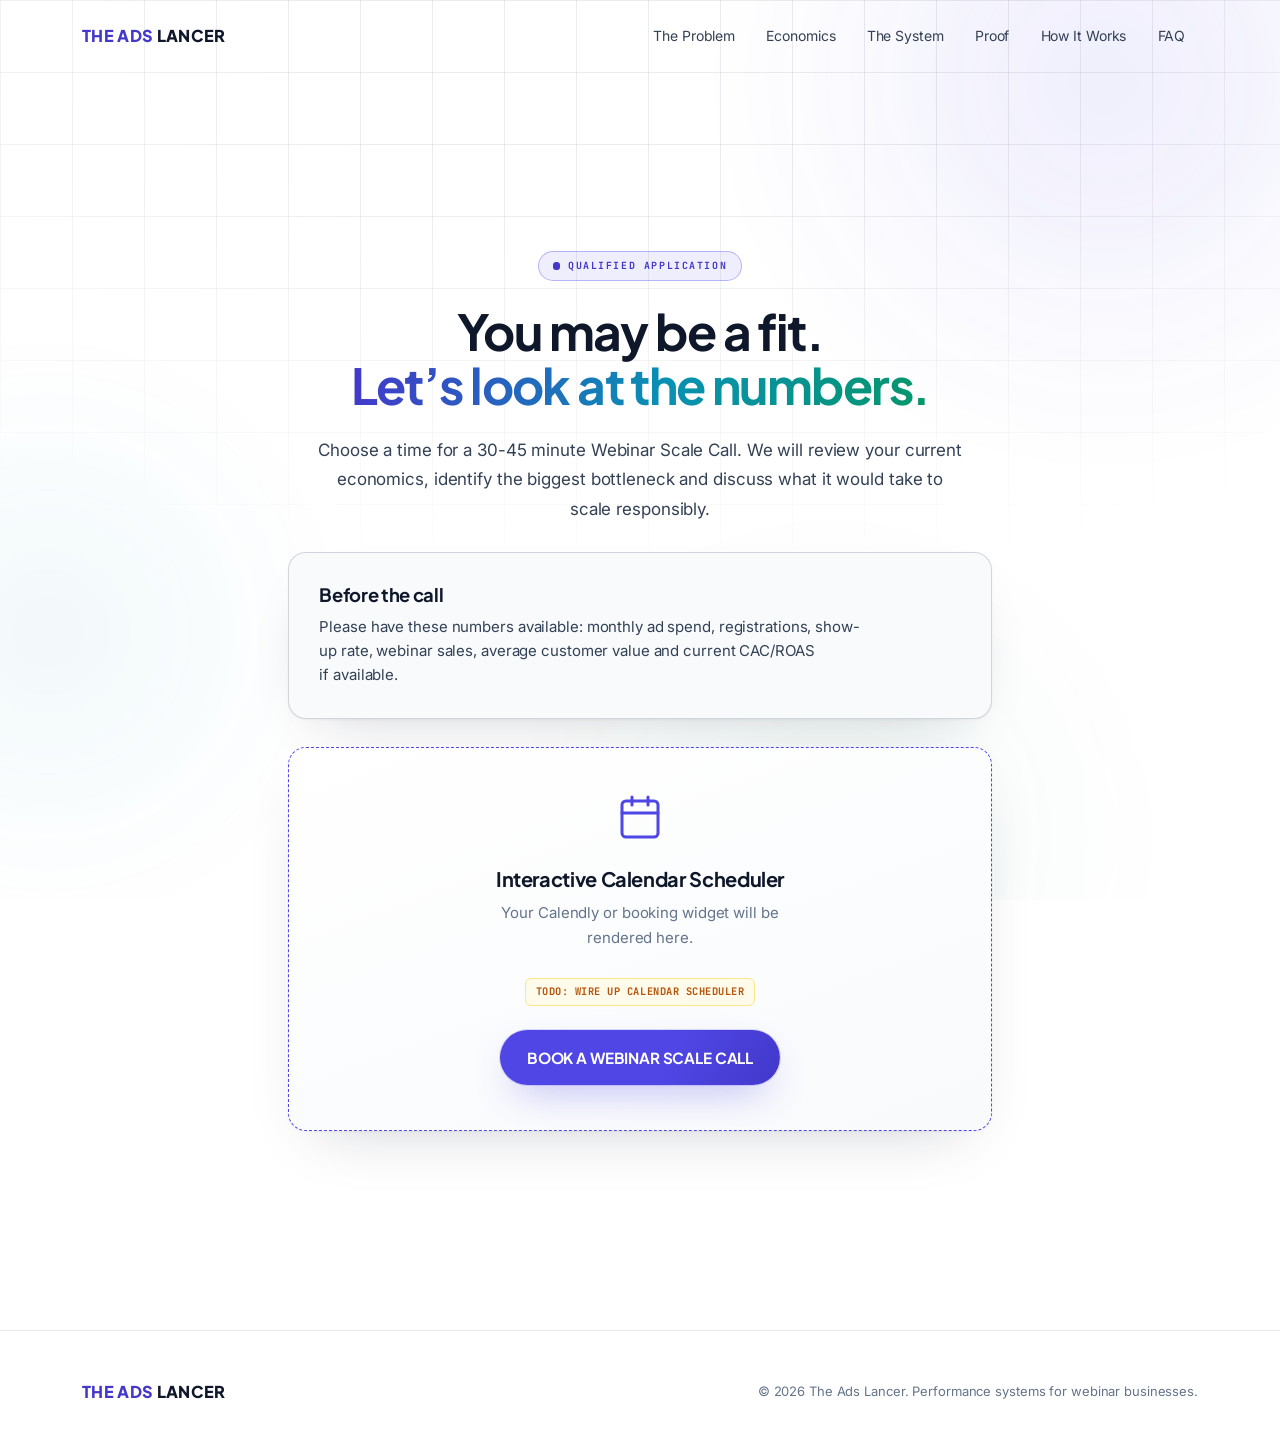
==== calendar.html @ 110570dd "feat: update landing page copy, form fields, add calendar and thank-you pages based on build brief" ====
<!doctype html>
<html lang="en">
  <head>
    <meta charset="utf-8" />
    <meta name="viewport" content="width=device-width, initial-scale=1" />
    <title>The Ads Lancer — Book Your Webinar Scale Call</title>
    <meta name="description" content="Choose a time for a 30-45 minute Webinar Scale Call to review your current economics." />
    <link rel="icon" href="favicon.svg" type="image/svg+xml" />
    <link rel="stylesheet" href="site.css" />
  </head>
  <body>

<div class="aurora" aria-hidden="true"><span></span><span></span><span></span></div>
<div class="grid-bg" aria-hidden="true"></div>

<header class="site-header">
  <div class="container nav-flex">
    <a href="index.html" class="brand-logo"><span class="logo-accent">THE ADS</span> LANCER</a>
    <nav class="nav-links" aria-label="Primary">
      <a href="index.html#problem" class="nav-link">The Problem</a>
      <a href="index.html#metrics" class="nav-link">Economics</a>
      <a href="index.html#system" class="nav-link">The System</a>
      <a href="index.html#proof" class="nav-link">Proof</a>
      <a href="index.html#how-it-works" class="nav-link">How It Works</a>
      <a href="index.html#faq" class="nav-link">FAQ</a>
    </nav>
  </div>
</header>

<main style="padding-top: clamp(6rem, 10vw, 8rem); padding-bottom: clamp(3rem, 6vw, 5rem);">
  <section class="container">
    <div class="reveal is-visible" style="max-width: 44rem; margin: 0 auto; text-align: center;">
      <span class="pill tone-accent"><span class="dot"><i></i><i></i></span> Qualified Application</span>
      <h1 style="margin-top: 1.5rem; font-size: var(--fs-h2);">You may be a fit.<br><span class="gradient-text">Let’s look at the numbers.</span></h1>
      
      <p class="lead" style="margin: 1.5rem auto 0; color: var(--text);">
        Choose a time for a 30-45 minute Webinar Scale Call. We will review your current economics, identify the biggest bottleneck and discuss what it would take to scale responsibly.
      </p>

      <!-- Before the call checklist card -->
      <div class="card card-pad" style="margin-top: var(--space-4); text-align: left; background: var(--bg-2); border-color: var(--line-strong);">
        <h3 style="font-size: 1.15rem; color: var(--ink);">Before the call</h3>
        <p style="margin-top: 0.5rem; font-size: var(--fs-sm); color: var(--text); line-height: 1.62;">
          Please have these numbers available: monthly ad spend, registrations, show-up rate, webinar sales, average customer value and current CAC/ROAS if available.
        </p>
      </div>

      <!-- Mock Calendar Widget Placeholder -->
      <div class="card card-pad" style="margin-top: var(--space-4); min-height: 24rem; display: flex; flex-direction: column; align-items: center; justify-content: center; border-style: dashed; border-color: var(--accent);">
        <div style="text-align: center; max-width: 24rem;">
          <svg width="48" height="48" viewBox="0 0 24 24" fill="none" stroke="var(--accent)" stroke-width="1.5" stroke-linecap="round" stroke-linejoin="round" style="margin-bottom: 1rem;"><rect x="3" y="4" width="18" height="18" rx="2" ry="2"></rect><line x1="16" y1="2" x2="16" y2="6"></line><line x1="8" y1="2" x2="8" y2="6"></line><line x1="3" y1="10" x2="21" y2="10"></line></svg>
          <h3 style="font-size: 1.25rem;">Interactive Calendar Scheduler</h3>
          <p style="margin-top: 0.5rem; font-size: var(--fs-sm); color: var(--muted);">
            Your Calendly or booking widget will be rendered here.
          </p>
          <div style="margin-top: 1.5rem;">
            <span class="todo-marker">TODO: Wire up calendar scheduler</span>
          </div>
          <div style="margin-top: 1.5rem;">
            <a href="#" class="btn btn-accent btn-lg" style="display: inline-flex; justify-content: center; align-items: center;">
              BOOK A WEBINAR SCALE CALL
            </a>
          </div>
        </div>
      </div>
    </div>
  </section>
</main>

<footer>
  <div class="container foot-flex">
    <a href="index.html" class="brand-logo"><span class="logo-accent">THE ADS</span> LANCER</a>
    <p>© 2026 The Ads Lancer. Performance systems for webinar businesses.</p>
  </div>
</footer>

  </body>
</html>
---- site.css ----
@import url('https://fonts.googleapis.com/css2?family=Inter:wght@400;500;600;700&family=Plus+Jakarta+Sans:wght@500;600;700;800&family=JetBrains+Mono:wght@500;600;700&display=swap');

/*
 * THE ADS LANCER — v2 "Daylight Signal"
 * Light diagnostic-console aesthetic: white canvas, slate ink, electric indigo signal,
 * emerald for healthy stages, amber/rose for leaks. Motion is purposeful: data flows,
 * bars fill, sections rise into view.
 */

:root {
  --font-display: 'Plus Jakarta Sans', ui-sans-serif, system-ui, sans-serif;
  --font-sans: 'Inter', ui-sans-serif, system-ui, sans-serif;
  --font-mono: 'JetBrains Mono', ui-monospace, monospace;

  --bg: #ffffff;
  --bg-2: #f8fafc;
  --surface: rgba(15, 23, 42, 0.022);
  --surface-2: rgba(15, 23, 42, 0.05);
  --line: rgba(15, 23, 42, 0.09);
  --line-strong: rgba(15, 23, 42, 0.16);

  --ink: #0f172a;
  --text: #334155;
  --muted: #64748b;

  --accent: #4f46e5;
  --accent-bright: #4338ca;
  --accent-soft: rgba(79, 70, 229, 0.09);
  --cyan: #0891b2;
  --good: #059669;
  --warn: #b45309;
  --leak: #e11d48;

  --radius: 18px;
  --shadow: 0 1px 3px rgba(15, 23, 42, 0.05), 0 24px 60px -30px rgba(15, 23, 42, 0.22);
  --glow: 0 0 0 1px rgba(79, 70, 229, 0.18), 0 16px 40px -14px rgba(79, 70, 229, 0.45);
  --max: 1180px;

  /* fluid type scale (1.25 ratio, viewport-aware) */
  --fs-micro: 0.6875rem;
  --fs-caption: 0.8125rem;
  --fs-sm: 0.9375rem;
  --fs-body: clamp(1rem, 0.965rem + 0.18vw, 1.0625rem);
  --fs-lead: clamp(1.0625rem, 1rem + 0.35vw, 1.1875rem);
  --fs-h4: clamp(1.0625rem, 1rem + 0.3vw, 1.1875rem);
  --fs-h3: clamp(1.1875rem, 1.08rem + 0.5vw, 1.4rem);
  --fs-h2: clamp(2rem, 1.5rem + 2.4vw, 3.1rem);
  --fs-h1: clamp(2.55rem, 1.6rem + 4.6vw, 4.6rem);

  --lh-tight: 1.08;
  --lh-snug: 1.28;
  --lh-body: 1.72;

  /* vertical rhythm */
  --space-1: 0.5rem;
  --space-2: 0.75rem;
  --space-3: 1.125rem;
  --space-4: 1.75rem;
  --space-5: 2.5rem;
  --space-6: clamp(3rem, 5vw, 4.25rem);
  --space-section: clamp(5rem, 9.5vw, 8.5rem);

  --measure: 62ch;
  --measure-tight: 46ch;
}

* { box-sizing: border-box; margin: 0; padding: 0; }
html { scroll-behavior: smooth; -webkit-text-size-adjust: 100%; }

body {
  background: var(--bg);
  color: var(--text);
  font-family: var(--font-sans);
  font-size: var(--fs-body);
  line-height: var(--lh-body);
  letter-spacing: -0.006em;
  overflow-x: hidden;
  text-wrap: pretty;
  -webkit-font-smoothing: antialiased;
  -moz-osx-font-smoothing: grayscale;
}

h1, h2, h3, h4 { font-family: var(--font-display); color: var(--ink); line-height: var(--lh-tight); letter-spacing: -0.025em; font-weight: 700; text-wrap: balance; }
h1 { font-size: var(--fs-h1); letter-spacing: -0.032em; }
h2 { font-size: var(--fs-h2); letter-spacing: -0.028em; }
h3 { font-size: var(--fs-h3); line-height: var(--lh-snug); letter-spacing: -0.018em; }
h4 { font-size: var(--fs-h4); line-height: var(--lh-snug); letter-spacing: -0.014em; }
p { max-width: var(--measure); }
a { color: inherit; text-decoration: none; }
button, input, textarea, select { font: inherit; color: inherit; }
img { display: block; max-width: 100%; }

/* ── ambient background ── */
.aurora { position: fixed; inset: 0; z-index: -2; pointer-events: none; overflow: hidden; }
.aurora span {
  position: absolute; border-radius: 50%; filter: blur(90px); opacity: 0.75;
  animation: drift 22s ease-in-out infinite;
}
.aurora span:nth-child(1) { width: 46rem; height: 46rem; top: -18rem; right: -12rem; background: radial-gradient(circle, rgba(79,70,229,0.16), transparent 65%); }
.aurora span:nth-child(2) { width: 34rem; height: 34rem; top: 40%; left: -14rem; background: radial-gradient(circle, rgba(8,145,178,0.11), transparent 65%); animation-delay: -7s; }
.aurora span:nth-child(3) { width: 40rem; height: 40rem; bottom: -16rem; right: 10%; background: radial-gradient(circle, rgba(5,150,105,0.09), transparent 65%); animation-delay: -13s; }
.grid-bg {
  position: fixed; inset: 0; z-index: -1; pointer-events: none;
  background-image: linear-gradient(var(--line) 1px, transparent 1px), linear-gradient(90deg, var(--line) 1px, transparent 1px);
  background-size: 72px 72px;
  mask-image: radial-gradient(120% 90% at 50% 0%, #000 25%, transparent 75%);
  -webkit-mask-image: radial-gradient(120% 90% at 50% 0%, #000 25%, transparent 75%);
  opacity: 0.9;
}
@keyframes drift {
  0%, 100% { transform: translate3d(0,0,0) scale(1); }
  50% { transform: translate3d(-4rem, 3rem, 0) scale(1.15); }
}

/* ── layout ── */
.container { width: 100%; max-width: var(--max); margin-inline: auto; padding-inline: clamp(1.25rem, 3vw, 2rem); }
section { position: relative; padding-block: var(--space-section); }
.eyebrow {
  display: inline-flex; align-items: center; gap: 0.6rem;
  font-family: var(--font-mono); font-size: var(--fs-micro); font-weight: 700;
  letter-spacing: 0.22em; text-transform: uppercase; color: var(--accent-bright);
}
.eyebrow::before { content: ''; width: 1.75rem; height: 1px; background: linear-gradient(90deg, transparent, var(--accent-bright)); }
h2.section-title { font-size: var(--fs-h2); margin-top: var(--space-3); max-width: 22ch; }
.section-lead { margin-top: var(--space-3); max-width: var(--measure); font-size: var(--fs-lead); line-height: 1.65; color: var(--muted); }
.gradient-text {
  background: linear-gradient(100deg, var(--accent-bright), var(--cyan) 55%, var(--good));
  -webkit-background-clip: text; background-clip: text; color: transparent;
}

/* ── header ── */
.site-header {
  position: fixed; inset: 0 0 auto; z-index: 60;
  transition: background 0.35s ease, backdrop-filter 0.35s ease, border-color 0.35s ease;
  border-bottom: 1px solid transparent;
}
.site-header.scrolled { background: rgba(255, 255, 255, 0.82); backdrop-filter: blur(14px); border-color: var(--line); }
.nav-flex { display: flex; align-items: center; justify-content: space-between; gap: 1rem; height: 4.5rem; }
.brand-logo { font-family: var(--font-display); font-weight: 800; letter-spacing: 0.02em; color: var(--ink); font-size: 1.02rem; }
.brand-logo .logo-accent { color: var(--accent-bright); }
.nav-links { display: none; gap: 0.35rem; }
@media (min-width: 900px) { .nav-links { display: flex; } .nav-cta { display: inline-flex !important; } }
.nav-link {
  position: relative; padding: 0.45rem 0.8rem; border-radius: 999px;
  font-size: 0.875rem; color: var(--text); transition: color 0.2s, background 0.2s;
}
.nav-link:hover { color: var(--ink); background: var(--surface-2); }
.nav-cta { display: none; }
.mobile-toggle {
  display: grid; place-items: center; width: 2.6rem; height: 2.6rem; border-radius: 12px;
  border: 1px solid var(--line); background: var(--surface); cursor: pointer; color: var(--ink);
}
@media (min-width: 900px) { .mobile-toggle { display: none; } }
.mobile-drawer {
  display: none; padding-bottom: 1.25rem;
  background: rgba(255, 255, 255, 0.97); backdrop-filter: blur(14px);
  border-bottom: 1px solid var(--line);
}
.mobile-drawer.open { display: block; animation: fadeUp 0.3s ease both; }
.mobile-nav-list { list-style: none; display: flex; flex-direction: column; gap: 0.25rem; padding-top: 0.5rem; }
.mobile-nav-list .nav-link { display: block; }

/* ── buttons ── */
.btn {
  position: relative; display: inline-flex; align-items: center; justify-content: center; gap: 0.55rem;
  border: 1px solid transparent; border-radius: 999px; cursor: pointer;
  font-family: var(--font-display); font-weight: 700; letter-spacing: -0.01em;
  transition: transform 0.2s ease, box-shadow 0.3s ease, background 0.25s ease, border-color 0.25s ease;
  overflow: hidden; white-space: normal; text-align: center; word-break: break-word;
}
.btn-md { padding: 0.6rem 1.15rem; font-size: 0.875rem; }
.btn-lg { padding: 0.85rem 1.6rem; font-size: 0.95rem; }
.btn-xl { padding: 1.05rem 2rem; font-size: 1.02rem; }
.btn-accent { background: linear-gradient(120deg, var(--accent), #4f46e5 60%, #4338ca); color: #fff; box-shadow: var(--glow); }
.btn-accent::after {
  content: ''; position: absolute; inset: 0; transform: translateX(-120%);
  background: linear-gradient(100deg, transparent, rgba(255,255,255,0.35), transparent);
}
.btn-accent:hover::after { animation: sheen 0.9s ease; }
.btn:hover { transform: translateY(-2px); }
.btn-ghost { background: var(--surface); border-color: var(--line-strong); color: var(--ink); }
.btn-ghost:hover { background: var(--surface-2); }
@keyframes sheen { to { transform: translateX(120%); } }

/* ── cards ── */
.card {
  position: relative; border: 1px solid var(--line); border-radius: var(--radius);
  background: linear-gradient(160deg, #ffffff, #f8fafc);
  backdrop-filter: blur(8px); box-shadow: var(--shadow);
}
.card-pad { padding: clamp(1.35rem, 2.4vw, 1.9rem); }
.card-hover { transition: transform 0.35s cubic-bezier(.2,.7,.3,1), border-color 0.35s, box-shadow 0.35s; }
.card-hover:hover { transform: translateY(-6px); border-color: rgba(79,70,229,0.45); box-shadow: 0 24px 50px -24px rgba(79,70,229,0.28); }
.num-chip {
  display: inline-grid; place-items: center; width: 2.4rem; height: 2.4rem; border-radius: 12px;
  font-family: var(--font-mono); font-size: 0.75rem; font-weight: 700;
  background: var(--accent-soft); color: var(--accent-bright); border: 1px solid rgba(99,102,241,0.32);
}
.pill {
  display: inline-flex; align-items: center; gap: 0.5rem; padding: 0.35rem 0.85rem; border-radius: 999px;
  border: 1px solid var(--line-strong); background: var(--surface);
  font-family: var(--font-mono); font-size: 0.62rem; font-weight: 700; letter-spacing: 0.16em; text-transform: uppercase; color: var(--text);
}
.dot { position: relative; display: inline-flex; width: 0.45rem; height: 0.45rem; }
.dot i { position: absolute; inset: 0; border-radius: 999px; background: currentColor; }
.dot i:first-child { animation: ping 1.8s cubic-bezier(0,0,.2,1) infinite; opacity: 0.55; }
@keyframes ping { 70%, 100% { transform: scale(2.6); opacity: 0; } }

/* ── hero ── */
.hero { padding-top: clamp(7.5rem, 14vw, 10.5rem); padding-bottom: clamp(3.5rem, 7vw, 6rem); }
.hero-grid { display: grid; gap: 3.5rem; align-items: center; }
@media (min-width: 1000px) { .hero-grid { grid-template-columns: 1.05fr 0.95fr; gap: 4rem; } }
.hero h1 { margin-top: var(--space-4); font-size: var(--fs-h1); font-weight: 800; max-width: 18ch; line-height: 1.04; }
.hero p.lead { margin-top: var(--space-3); max-width: var(--measure-tight); font-size: var(--fs-lead); line-height: 1.62; }
.hero-actions { margin-top: var(--space-5); display: flex; flex-wrap: wrap; gap: 0.9rem; }
.hero-note { margin-top: var(--space-3); display: flex; gap: 0.6rem; max-width: 34ch; font-size: var(--fs-caption); line-height: 1.6; color: var(--muted); }
.hero-note p { max-width: none; }
.hero-stats { margin-top: var(--space-6); display: flex; flex-wrap: wrap; gap: 2.25rem; padding-top: var(--space-4); border-top: 1px solid var(--line); }
.hero-stats .k { font-family: var(--font-display); font-size: 1.7rem; font-weight: 800; color: var(--ink); line-height: 1.1; letter-spacing: -0.02em; }
.hero-stats .l { margin-top: 0.2rem; font-family: var(--font-mono); font-size: var(--fs-micro); letter-spacing: 0.16em; text-transform: uppercase; color: var(--muted); line-height: 1.4; }

/* ── funnel console ── */
.console-head { display: flex; flex-wrap: wrap; align-items: center; justify-content: space-between; gap: 0.75rem; padding-bottom: 1rem; border-bottom: 1px solid var(--line); }
.stages { position: relative; margin-top: 1.5rem; display: flex; flex-direction: column; gap: 0.7rem; }
.stages .spine { position: absolute; top: 0; bottom: 0; left: 1.1rem; width: 1px; background: var(--line-strong); overflow: hidden; }
.stages .spine i { position: absolute; left: 0; width: 100%; height: 5rem; background: linear-gradient(to bottom, transparent, var(--accent-bright), transparent); animation: flow 3.2s linear infinite; }
@keyframes flow { 0% { top: -5rem; } 100% { top: 100%; } }
.stage { position: relative; display: flex; align-items: center; gap: 0.9rem; }
.stage .idx {
  position: relative; z-index: 2; display: grid; place-items: center; flex: 0 0 auto;
  width: 2.25rem; height: 2.25rem; border-radius: 999px; border: 1px solid;
  font-family: var(--font-mono); font-size: 0.65rem; font-weight: 700; background: var(--bg);
}
.stage .bar {
  position: relative; flex: 1; border: 1px solid var(--line); border-radius: 14px;
  padding: 0.7rem 0.95rem; background: var(--surface); overflow: hidden;
  width: var(--w, 100%); max-width: var(--w, 100%); min-width: min(100%, 17rem);
  transform-origin: left; transform: scaleX(0.35); opacity: 0; transition: transform 0.9s cubic-bezier(.2,.8,.2,1), opacity 0.6s ease;
}
.is-visible .stage .bar { transform: scaleX(1); opacity: 1; }
.stage .bar > div { display: flex; align-items: center; justify-content: space-between; gap: 0.75rem; }
.stage .bar .name { font-family: var(--font-display); font-size: 0.85rem; font-weight: 700; color: var(--ink); letter-spacing: 0.04em; }
.stage .bar .sub { font-size: 0.74rem; color: var(--muted); }
.tone-good { color: var(--good); border-color: rgba(52,211,153,0.4); background: rgba(52,211,153,0.08); }
.tone-warn { color: var(--warn); border-color: rgba(251,191,36,0.4); background: rgba(251,191,36,0.08); }
.tone-leak { color: var(--leak); border-color: rgba(251,113,133,0.42); background: rgba(251,113,133,0.09); }
.tone-accent { color: var(--accent-bright); border-color: rgba(99,102,241,0.42); background: var(--accent-soft); }
.tag { padding: 0.2rem 0.6rem; border-radius: 999px; border: 1px solid; font-family: var(--font-mono); font-size: 0.58rem; font-weight: 700; letter-spacing: 0.1em; }
.console-note { margin-top: 1.35rem; font-size: 0.8rem; color: var(--muted); border-top: 1px dashed var(--line-strong); padding-top: 1rem; }
.console-note b { color: var(--ink); }

/* ── marquee ── */
.marquee { border-block: 1px solid var(--line); background: var(--bg-2); padding-block: 0.9rem; overflow: hidden; }
.marquee-track { display: flex; gap: 3rem; width: max-content; animation: slide 26s linear infinite; }
.marquee-track span { font-family: var(--font-mono); font-size: 0.7rem; letter-spacing: 0.22em; text-transform: uppercase; color: var(--muted); white-space: nowrap; }
.marquee-track span em { color: var(--accent-bright); font-style: normal; }
@keyframes slide { to { transform: translateX(-50%); } }

/* ── grids ── */
.grid-3 { display: grid; gap: 1.4rem; margin-top: var(--space-6); }
@media (min-width: 800px) { .grid-3 { grid-template-columns: repeat(3, 1fr); } }
.grid-2 { display: grid; gap: 1.4rem; margin-top: var(--space-6); }
@media (min-width: 900px) { .grid-2 { grid-template-columns: 1fr 1fr; gap: 2.5rem; align-items: center; } }
.neq { font-family: var(--font-mono); color: var(--leak); font-size: var(--fs-caption); letter-spacing: 0.08em; }
.callout {
  margin-top: var(--space-4); border-left: 2px solid var(--accent); padding: 1.2rem 1.5rem;
  background: linear-gradient(90deg, var(--accent-soft), transparent);
  border-radius: 0 14px 14px 0; color: var(--text); font-size: var(--fs-sm); line-height: 1.68;
}
.callout b { color: var(--ink); font-weight: 600; }

/* ── vs columns ── */
.vs { display: grid; gap: 1.4rem; margin-top: var(--space-6); }
@media (min-width: 860px) { .vs { grid-template-columns: 1fr auto 1fr; align-items: center; } }
.vs-badge { display: grid; place-items: center; width: 3rem; height: 3rem; margin-inline: auto; border-radius: 999px; border: 1px solid var(--line-strong); font-family: var(--font-mono); font-size: var(--fs-micro); font-weight: 700; color: var(--muted); background: var(--bg-2); }
.flow-list { list-style: none; display: flex; flex-direction: column; gap: 0.7rem; margin-top: var(--space-3); }
.flow-list li { display: flex; align-items: center; gap: 0.7rem; font-size: var(--fs-sm); line-height: 1.55; }
.flow-list li::before { content: ''; flex: 0 0 auto; width: 0.4rem; height: 0.4rem; border-radius: 999px; background: var(--line-strong); }
.flow-good li::before { background: var(--good); box-shadow: 0 0 12px var(--good); }
.flow-bad li::before { background: var(--leak); }

/* ── system steps ── */
.steps { margin-top: var(--space-6); display: grid; gap: 1.1rem; }
@media (min-width: 760px) { .steps { grid-template-columns: repeat(5, 1fr); } }
.step { position: relative; padding: 1.6rem 1.35rem; border: 1px solid var(--line); border-radius: var(--radius); background: var(--surface); transition: background 0.3s, border-color 0.3s, transform 0.3s; }
.step:hover { background: var(--surface-2); border-color: rgba(99,102,241,0.45); transform: translateY(-4px); }
.step h3 { margin-top: var(--space-3); font-size: var(--fs-h4); }
.step p { margin-top: var(--space-1); font-size: var(--fs-caption); line-height: 1.62; color: var(--muted); }
.step .ln { font-family: var(--font-mono); font-size: var(--fs-micro); letter-spacing: 0.18em; color: var(--accent-bright); }

/* ── audit layers ── */
.layers { margin-top: var(--space-6); display: grid; gap: 1.1rem; }
.layer { display: grid; gap: var(--space-2); padding: clamp(1.5rem, 2.4vw, 1.9rem); border: 1px solid var(--line); border-radius: var(--radius); background: var(--surface); position: relative; overflow: hidden; }
@media (min-width: 820px) { .layer { grid-template-columns: 3rem 13rem 1fr; align-items: center; gap: 2rem; } }
.layer::before { content: ''; position: absolute; inset: 0 auto 0 0; width: 2px; background: linear-gradient(var(--accent), transparent); opacity: 0; transition: opacity 0.3s; }
.layer:hover::before { opacity: 1; }
.layer h3 { font-size: var(--fs-h4); }
.layer p { font-size: var(--fs-sm); line-height: 1.68; color: var(--muted); }
.deliverables { margin-top: var(--space-5); display: grid; gap: 0.7rem; }
@media (min-width: 700px) { .deliverables { grid-template-columns: repeat(2, 1fr); } }
.deliverables li { list-style: none; display: flex; gap: 0.7rem; align-items: flex-start; font-size: var(--fs-sm); line-height: 1.6; padding: 0.9rem 1.05rem; border-radius: 12px; background: var(--surface); border: 1px solid var(--line); }
.check { flex: 0 0 auto; margin-top: 0.25rem; color: var(--good); }

/* ── proof bars ── */
.bars { margin-top: var(--space-4); display: flex; flex-direction: column; gap: 1.15rem; }
.bar-row .bar-top { display: flex; justify-content: space-between; gap: 1rem; font-family: var(--font-mono); font-size: var(--fs-micro); letter-spacing: 0.09em; color: var(--muted); }
.bar-row .track { margin-top: 0.5rem; height: 0.6rem; border-radius: 999px; background: rgba(15,23,42,0.07); overflow: hidden; }
.bar-row .fill { height: 100%; width: 0; border-radius: 999px; background: linear-gradient(90deg, var(--accent), var(--cyan)); transition: width 1.4s cubic-bezier(.2,.8,.2,1); }
.bar-row:last-child .fill { background: linear-gradient(90deg, var(--leak), #f97316); }
.stat-big { font-family: var(--font-display); font-size: clamp(2.6rem, 6vw, 4rem); font-weight: 800; color: var(--ink); line-height: 1; letter-spacing: -0.035em; }
blockquote { font-family: var(--font-display); font-size: clamp(1.35rem, 2.6vw, 1.85rem); color: var(--ink); line-height: 1.42; letter-spacing: -0.02em; font-weight: 600; max-width: 34ch; text-wrap: balance; }

/* ── faq ── */
.faq { margin-top: var(--space-5); display: flex; flex-direction: column; gap: 0.75rem; }
.faq-item { border: 1px solid var(--line); border-radius: 14px; background: var(--surface); overflow: hidden; transition: border-color 0.3s, background 0.3s; }
.faq-item.open { border-color: rgba(99,102,241,0.45); background: var(--surface-2); }
.faq-q { width: 100%; display: flex; align-items: center; justify-content: space-between; gap: 1.25rem; padding: 1.25rem 1.4rem; background: none; border: 0; cursor: pointer; text-align: left; font-family: var(--font-display); font-weight: 600; letter-spacing: -0.015em; line-height: 1.4; color: var(--ink); font-size: var(--fs-h4); }
.faq-q .chev { transition: transform 0.3s ease; color: var(--accent-bright); flex: 0 0 auto; }
.faq-item.open .chev { transform: rotate(45deg); }
.faq-a { max-height: 0; overflow: hidden; transition: max-height 0.4s ease; }
.faq-a p { padding: 0 1.4rem 1.35rem; font-size: var(--fs-sm); line-height: 1.7; color: var(--muted); }

/* ── cta band ── */
.cta-band { position: relative; overflow: hidden; border-radius: 28px; padding: clamp(2.5rem, 5.5vw, 4.25rem); border: 1px solid rgba(79,70,229,0.22); background: radial-gradient(120% 140% at 15% 0%, rgba(79,70,229,0.12), transparent 62%), #ffffff; box-shadow: var(--shadow); }
.cta-band h2 { font-size: clamp(1.9rem, 4vw, 3rem); max-width: 24ch; }

/* ── footer ── */
footer { border-top: 1px solid var(--line); padding-block: 3rem; }
.foot-flex { display: flex; flex-wrap: wrap; gap: 1.25rem; align-items: center; justify-content: space-between; font-size: var(--fs-caption); line-height: 1.6; color: var(--muted); }
.foot-flex p { max-width: none; }

/* ── modal ── */
dialog#apply-modal {
  width: min(34rem, calc(100vw - 2rem)); border: 1px solid var(--line-strong); border-radius: 22px;
  background: linear-gradient(170deg, #ffffff, #f8fafc); color: var(--text); padding: 0;
  margin: auto; max-height: min(90vh, 46rem); overflow-y: auto;
  box-shadow: 0 40px 120px -30px rgba(0,0,0,0.95);
}
dialog#apply-modal::backdrop { background: rgba(15, 23, 42, 0.35); backdrop-filter: blur(6px); }
dialog#apply-modal[open] { animation: pop 0.32s cubic-bezier(.2,.9,.25,1) both; }
@keyframes pop { from { opacity: 0; transform: translateY(14px) scale(0.97); } }
.modal-inner { padding: 1.75rem; }
.modal-top { display: flex; align-items: flex-start; justify-content: space-between; gap: 1rem; }
.modal-close { width: 2.2rem; height: 2.2rem; border-radius: 999px; border: 1px solid var(--line); background: var(--surface); cursor: pointer; display: grid; place-items: center; }
.modal-close:hover { background: var(--surface-2); }
.field { display: grid; gap: 0.35rem; margin-top: 0.9rem; }
.field label { font-family: var(--font-mono); font-size: 0.62rem; letter-spacing: 0.16em; text-transform: uppercase; color: var(--muted); }
.field input, .field textarea, .field select {
  width: 100%; padding: 0.7rem 0.9rem; border-radius: 12px; border: 1px solid var(--line-strong);
  background: #ffffff; outline: none; transition: border-color 0.2s, box-shadow 0.2s;
}
.field input:focus, .field textarea:focus, .field select:focus { border-color: var(--accent); box-shadow: 0 0 0 3px rgba(99,102,241,0.22); }
.field textarea { min-height: 5.5rem; resize: vertical; }
.grid-fields { display: grid; gap: 0.9rem; }
@media (min-width: 520px) { .grid-fields { grid-template-columns: 1fr 1fr; } }
#modal-success-content { text-align: center; padding: 1rem 0; }
.success-ring { width: 3.5rem; height: 3.5rem; margin: 0 auto 1rem; border-radius: 999px; display: grid; place-items: center; color: var(--good); border: 1px solid rgba(52,211,153,0.45); background: rgba(52,211,153,0.12); animation: pop 0.4s ease both; }

/* ── scroll reveal ── */
.reveal { opacity: 0; transform: translateY(26px); transition: opacity 0.7s ease, transform 0.8s cubic-bezier(.2,.8,.2,1); }
.reveal.is-visible { opacity: 1; transform: none; }
@keyframes fadeUp { from { opacity: 0; transform: translateY(10px); } }

/* ── hero staggered entrance ── */
@keyframes heroFade { from { opacity: 0; transform: translateY(32px); } to { opacity: 1; transform: none; } }
.hero .pill       { animation: heroFade 0.7s cubic-bezier(.2,.8,.2,1) 0.05s both; }
.hero h1          { animation: heroFade 0.75s cubic-bezier(.2,.8,.2,1) 0.15s both; }
.hero p.lead      { animation: heroFade 0.75s cubic-bezier(.2,.8,.2,1) 0.27s both; }
.hero-actions     { animation: heroFade 0.75s cubic-bezier(.2,.8,.2,1) 0.38s both; }
.hero-note        { animation: heroFade 0.7s cubic-bezier(.2,.8,.2,1) 0.48s both; }
.hero-stats       { animation: heroFade 0.7s cubic-bezier(.2,.8,.2,1) 0.58s both; }

/* ── funnel stage stagger ── */
.stage:nth-child(2) .bar { transition-delay: 0.08s; }
.stage:nth-child(3) .bar { transition-delay: 0.18s; }
.stage:nth-child(4) .bar { transition-delay: 0.28s; }
.stage:nth-child(5) .bar { transition-delay: 0.38s; }
.stage:nth-child(6) .bar { transition-delay: 0.48s; }

/* ── CTA button pulse ring ── */
.btn-accent { position: relative; }
@keyframes ctaPulse { 0% { box-shadow: var(--glow), 0 0 0 0 rgba(79,70,229,0.55); } 70% { box-shadow: var(--glow), 0 0 0 10px rgba(79,70,229,0); } 100% { box-shadow: var(--glow), 0 0 0 0 rgba(79,70,229,0); } }
.btn-accent.btn-xl { animation: ctaPulse 2.8s ease-out infinite; }
.btn-accent.btn-xl:hover { animation: none; }

/* ── step entrance pop ── */
@keyframes stepIn { from { opacity: 0; transform: translateY(20px) scale(0.97); } }
.step.reveal.is-visible { animation: stepIn 0.55s cubic-bezier(.2,.8,.2,1) both; }
.steps .step:nth-child(1).reveal { transition-delay: 0s; }
.steps .step:nth-child(2).reveal { transition-delay: 0.07s; }
.steps .step:nth-child(3).reveal { transition-delay: 0.14s; }
.steps .step:nth-child(4).reveal { transition-delay: 0.21s; }
.steps .step:nth-child(5).reveal { transition-delay: 0.28s; }

/* ── deliverable items stagger ── */
@keyframes delIn { from { opacity: 0; transform: translateX(-12px); } }
.deliverables li { animation: delIn 0.5s ease both; }
.deliverables li:nth-child(1) { animation-delay: 0.05s; }
.deliverables li:nth-child(2) { animation-delay: 0.12s; }
.deliverables li:nth-child(3) { animation-delay: 0.19s; }
.deliverables li:nth-child(4) { animation-delay: 0.26s; }

/* ── modal field slide-in ── */
@keyframes fieldIn { from { opacity: 0; transform: translateY(10px); } }
dialog#apply-modal[open] .field:nth-child(1) { animation: fieldIn 0.35s ease 0.18s both; }
dialog#apply-modal[open] .field:nth-child(2) { animation: fieldIn 0.35s ease 0.25s both; }
dialog#apply-modal[open] .field:nth-child(3) { animation: fieldIn 0.35s ease 0.32s both; }
dialog#apply-modal[open] .field:nth-child(4) { animation: fieldIn 0.35s ease 0.39s both; }
dialog#apply-modal[open] .grid-fields { animation: fieldIn 0.35s ease 0.18s both; }
dialog#apply-modal[open] button[type="submit"] { animation: fieldIn 0.35s ease 0.46s both; }

/* ── success ring spin-in ── */
@keyframes spinIn { from { opacity: 0; transform: scale(0.5) rotate(-90deg); } to { opacity: 1; transform: scale(1) rotate(0deg); } }
.success-ring { animation: spinIn 0.5s cubic-bezier(.2,.9,.25,1) both !important; }

/* ── layer left-border sweep ── */
.layer { transition: background 0.3s, border-color 0.3s, transform 0.3s cubic-bezier(.2,.8,.2,1); }
.layer:hover { transform: translateX(4px); border-color: rgba(79,70,229,0.35); background: var(--surface-2); }

/* ── cta-band shimmer ── */
@keyframes shimmer { 0% { background-position: -200% center; } 100% { background-position: 200% center; } }
.cta-band::after {
  content: ''; position: absolute; inset: 0; border-radius: inherit; pointer-events: none;
  background: linear-gradient(100deg, transparent 30%, rgba(255,255,255,0.18) 50%, transparent 70%);
  background-size: 200% auto; animation: shimmer 5s linear infinite;
}

/* ══════════════════════════════════════════
   RESPONSIVE BREAKPOINTS
   mobile-first: base = 320px+
   sm = 480px, md = 640px, lg = 900px, xl = 1180px
══════════════════════════════════════════ */

/* ── skip link (keyboard a11y) ── */
.skip-link {
  position: absolute; top: -9999px; left: 1rem; z-index: 999;
  padding: 0.5rem 1rem; border-radius: 8px;
  background: var(--accent); color: #fff; font-size: 0.875rem; font-weight: 600;
}
.skip-link:focus { top: 1rem; }

/* ── base (320px+) ─────────────────────── */
/* hero buttons: stack vertically on tiny screens */
.hero-actions { flex-direction: column; align-items: flex-start; }
.hero-actions .btn { width: 100%; justify-content: center; }

/* funnel bars: prevent overflow on narrow screens */
.stage .bar { min-width: 0; }
.stage .bar > div { flex-wrap: wrap; gap: 0.4rem; }

/* steps: single column by default */
.steps { grid-template-columns: 1fr; }

/* layers: single column by default */
.layer { grid-template-columns: 1fr; gap: var(--space-2); }

/* vs: single column by default */
.vs { grid-template-columns: 1fr; }
.vs-badge { width: 2.5rem; height: 2.5rem; }

/* grids: single column by default */
.grid-3 { grid-template-columns: 1fr; }
.grid-2 { grid-template-columns: 1fr; }

/* deliverables: single column by default */
.deliverables { grid-template-columns: 1fr; }

/* modal: near full-screen on tiny screens */
dialog#apply-modal {
  width: calc(100vw - 1.5rem);
  max-height: calc(100dvh - 2rem);
  border-radius: 16px;
}
.modal-inner { padding: 1.25rem; }

/* touch targets: min 44px per WCAG */
.btn-md  { min-height: 44px; }
.btn-lg  { min-height: 48px; }
.btn-xl  { min-height: 52px; }
.faq-q   { min-height: 52px; }
.mobile-toggle { width: 44px; height: 44px; }
.modal-close   { width: 44px; height: 44px; }

/* cta-band: tighter padding on mobile */
.cta-band { border-radius: 18px; }

/* cta section button: full width on mobile so it doesn't overflow */
#apply .btn-xl,
.cta-band .btn-xl {
  width: 100%;
  max-width: 100%;
  box-sizing: border-box;
}

/* hero card: let it breathe less on tiny screens */
.hero { padding-top: clamp(6rem, 12vw, 10.5rem); }

/* ── sm (480px+) ───────────────────────── */
@media (min-width: 480px) {
  /* hero buttons: side-by-side from 480px */
  .hero-actions { flex-direction: row; align-items: center; }
  .hero-actions .btn { width: auto; }

  /* cta button: auto width once there's enough room */
  #apply .btn-xl,
  .cta-band .btn-xl {
    width: auto;
    max-width: none;
  }

  /* grid-3: 2 columns on small tablets */
  .grid-3 { grid-template-columns: repeat(2, 1fr); }

  /* steps: 2 columns */
  .steps { grid-template-columns: repeat(2, 1fr); }

  /* modal fields: 2-col grid */
  .grid-fields { grid-template-columns: 1fr 1fr; }
}

/* ── md (640px+) ───────────────────────── */
@media (min-width: 640px) {
  /* deliverables: 2 columns */
  .deliverables { grid-template-columns: repeat(2, 1fr); }

  /* layers: label column appears */
  .layer { grid-template-columns: 3rem 1fr; align-items: start; gap: 1rem; }

  /* modal: more padding */
  .modal-inner { padding: 1.75rem; }
  dialog#apply-modal { border-radius: 22px; }
}

/* ── lg (900px+) ───────────────────────── */
@media (min-width: 900px) {
  /* hero: side-by-side two columns */
  .hero-grid { grid-template-columns: 1.05fr 0.95fr; gap: 4rem; }

  /* grid-3: three columns */
  .grid-3 { grid-template-columns: repeat(3, 1fr); }

  /* grid-2: two columns */
  .grid-2 { grid-template-columns: 1fr 1fr; gap: 2.5rem; align-items: center; }

  /* vs: three-column layout */
  .vs { grid-template-columns: 1fr auto 1fr; align-items: center; }

  /* layers: full 3-col layout */
  .layer { grid-template-columns: 3rem 13rem 1fr; align-items: center; gap: 2rem; }

  /* steps: 5 columns */
  .steps { grid-template-columns: repeat(5, 1fr); }

  /* cta-band: full padding */
  .cta-band { border-radius: 28px; }

  /* nav */
  .nav-links { display: flex; }
  .nav-cta   { display: inline-flex !important; }
  .mobile-toggle { display: none; }
}

/* ── xl (1180px+) ──────────────────────── */
@media (min-width: 1180px) {
  /* hero: widen left column slightly */
  .hero-grid { gap: 5rem; }

  /* stages: bars can use their full --w */
  .stage .bar { min-width: min(100%, 17rem); }
}

/* ── max-width safety (very large screens) ── */
@media (min-width: 1440px) {
  :root { --max: 1280px; }
}

/* ── narrow phone landscape (max-height: 500px) ── */
@media (max-height: 500px) and (orientation: landscape) {
  .hero { padding-top: 5rem; padding-bottom: 2.5rem; }
  dialog#apply-modal { max-height: 95dvh; }
}

@media (prefers-reduced-motion: reduce) {
  * { animation: none !important; transition-duration: 0.01ms !important; }
  .reveal, .hero .pill, .hero h1, .hero p.lead, .hero-actions, .hero-note, .hero-stats,
  .step.reveal.is-visible, .deliverables li { opacity: 1; transform: none; animation: none !important; }
  .stage .bar { transform: none; opacity: 1; }
}

/* ── Economics / Metrics Section table ── */
.metrics-container { overflow-x: auto; margin-top: var(--space-5); border: 1px solid var(--line); border-radius: var(--radius); background: var(--surface); }
.metrics-table { width: 100%; border-collapse: collapse; text-align: left; font-size: var(--fs-sm); min-width: 600px; }
.metrics-table th, .metrics-table td { padding: 1.1rem 1.4rem; border-bottom: 1px solid var(--line); line-height: var(--lh-snug); }
.metrics-table tr:last-child td { border-bottom: 0; }
.metrics-table th { font-family: var(--font-display); font-weight: 700; color: var(--ink); background: var(--bg-2); letter-spacing: -0.015em; }
.metrics-table td:first-child { font-family: var(--font-mono); font-size: 0.8rem; font-weight: 600; color: var(--accent-bright); letter-spacing: 0.02em; }
.metrics-table td { color: var(--text); }
.metrics-table td:last-child { color: var(--muted); }

/* ── Fit / Not Fit grid layout ── */
.fit-grid { display: grid; gap: 1.5rem; margin-top: var(--space-5); }
@media (min-width: 768px) { .fit-grid { grid-template-columns: 1fr 1fr; gap: 2rem; } }
.fit-col { padding: clamp(1.5rem, 3vw, 2.25rem); border: 1px solid var(--line); border-radius: var(--radius); background: var(--surface); }
.fit-col.strong-fit { border-color: rgba(5, 150, 105, 0.2); background: linear-gradient(135deg, rgba(5, 150, 105, 0.02), transparent); }
.fit-col.not-fit { border-color: rgba(225, 29, 72, 0.18); background: linear-gradient(135deg, rgba(225, 29, 72, 0.02), transparent); }
.fit-col h3 { font-size: var(--fs-h4); margin-bottom: var(--space-4); display: flex; align-items: center; gap: 0.6rem; }
.fit-col ul { list-style: none; display: flex; flex-direction: column; gap: 1rem; }
.fit-col li { display: flex; gap: 0.75rem; align-items: flex-start; font-size: var(--fs-sm); line-height: 1.6; }
.fit-col .check { color: var(--good); flex-shrink: 0; margin-top: 0.2rem; }
.fit-col .cross { color: var(--leak); flex-shrink: 0; margin-top: 0.2rem; }

/* ── draft placeholder marker style ── */
.draft-placeholder {
  display: inline-block;
  padding: 0.15rem 0.45rem;
  border-radius: 6px;
  background: rgba(239, 68, 68, 0.07);
  color: #ef4444 !important;
  border: 1px dashed rgba(239, 68, 68, 0.35);
  font-family: var(--font-mono);
  font-size: 0.85em;
  font-weight: 500;
}
.draft-placeholder-block {
  margin-top: 0.75rem;
  padding: 1rem 1.25rem;
  border-radius: 12px;
  background: rgba(239, 68, 68, 0.04);
  border: 1.5px dashed rgba(239, 68, 68, 0.3);
  color: #e11d48;
  font-family: var(--font-mono);
  font-size: 0.85rem;
  line-height: 1.6;
}
.todo-marker {
  display: inline-flex;
  align-items: center;
  gap: 0.4rem;
  padding: 0.25rem 0.6rem;
  background: #fffbeb;
  border: 1px solid #fde68a;
  color: #b45309;
  border-radius: 6px;
  font-family: var(--font-mono);
  font-size: 0.65rem;
  font-weight: 700;
  letter-spacing: 0.05em;
  text-transform: uppercase;
}
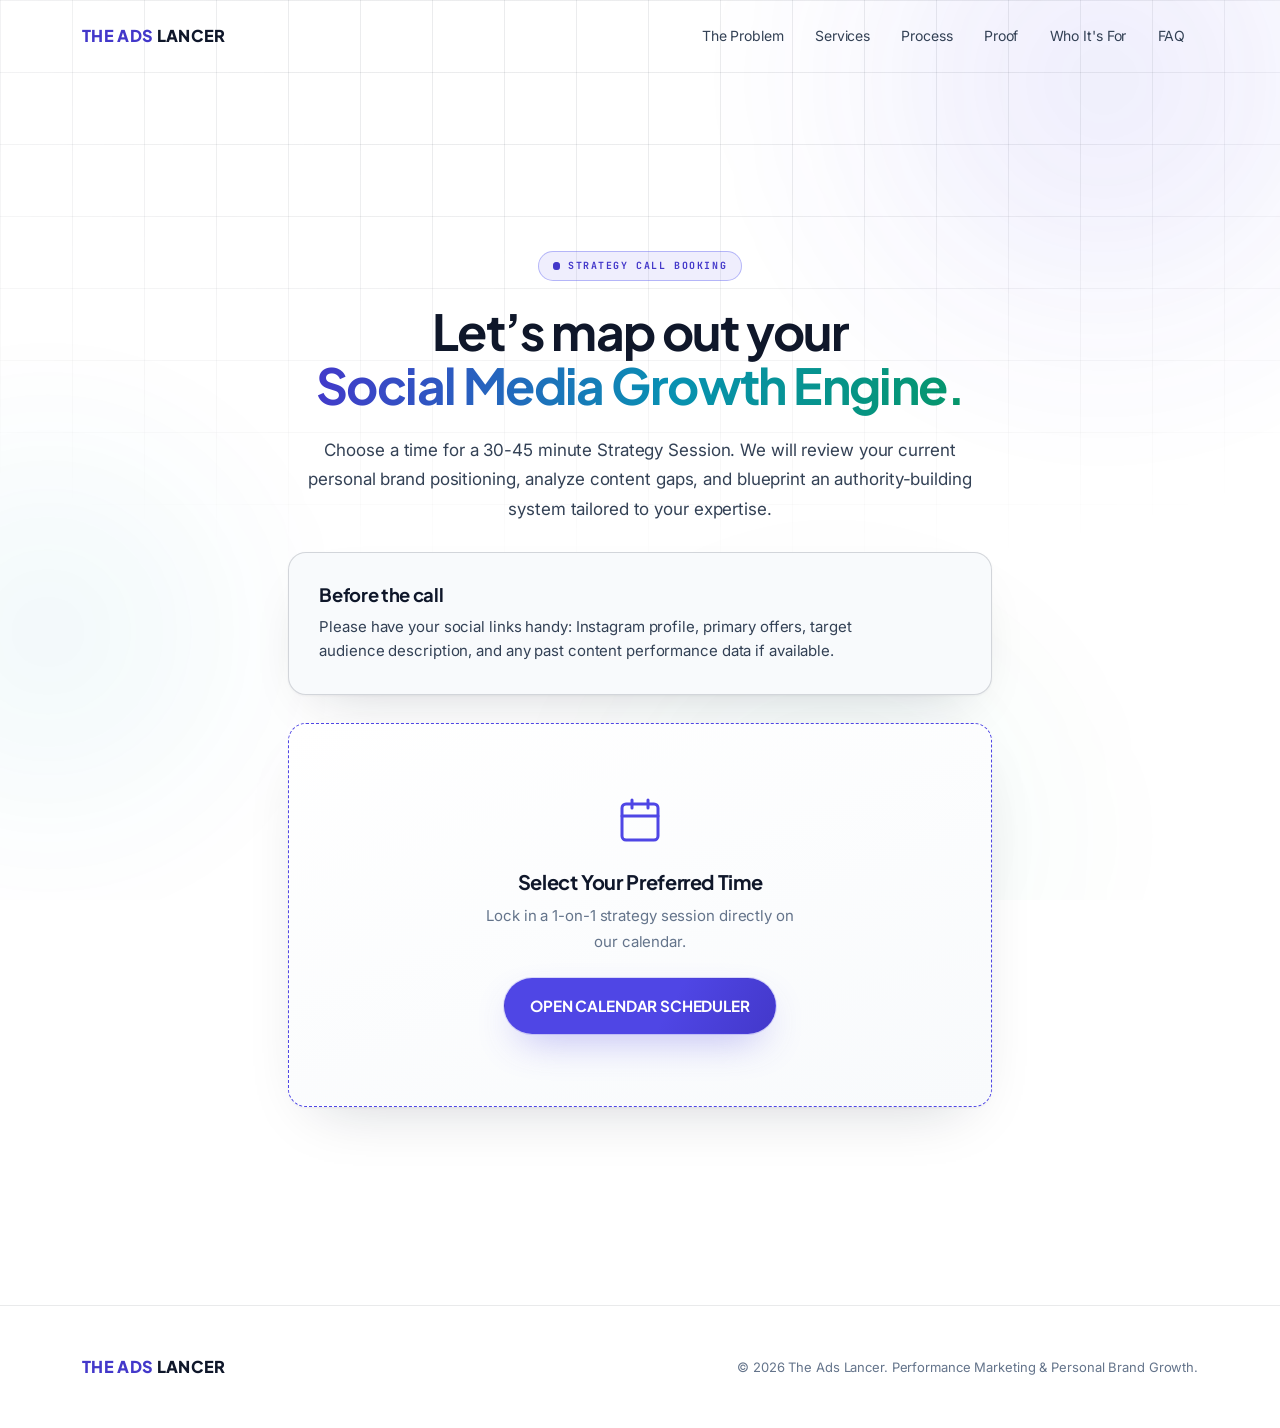
==== commit ef50d84f: "feat: complete SMM landing page from smm-landing-page-content.md and remove unnecessary files" ====
--- a/calendar.html
+++ b/calendar.html
@@ -3,8 +3,8 @@
   <head>
     <meta charset="utf-8" />
     <meta name="viewport" content="width=device-width, initial-scale=1" />
-    <title>The Ads Lancer — Book Your Webinar Scale Call</title>
-    <meta name="description" content="Choose a time for a 30-45 minute Webinar Scale Call to review your current economics." />
+    <title>The Ads Lancer — Book Your Social Media Strategy Call</title>
+    <meta name="description" content="Choose a time for a 30-45 minute Social Media Strategy Call to review your positioning and content system." />
     <link rel="icon" href="favicon.svg" type="image/svg+xml" />
     <link rel="stylesheet" href="site.css" />
   </head>
@@ -18,10 +18,10 @@
     <a href="index.html" class="brand-logo"><span class="logo-accent">THE ADS</span> LANCER</a>
     <nav class="nav-links" aria-label="Primary">
       <a href="index.html#problem" class="nav-link">The Problem</a>
-      <a href="index.html#metrics" class="nav-link">Economics</a>
-      <a href="index.html#system" class="nav-link">The System</a>
+      <a href="index.html#services" class="nav-link">Services</a>
+      <a href="index.html#process" class="nav-link">Process</a>
       <a href="index.html#proof" class="nav-link">Proof</a>
-      <a href="index.html#how-it-works" class="nav-link">How It Works</a>
+      <a href="index.html#fit" class="nav-link">Who It's For</a>
       <a href="index.html#faq" class="nav-link">FAQ</a>
     </nav>
   </div>
@@ -30,18 +30,18 @@
 <main style="padding-top: clamp(6rem, 10vw, 8rem); padding-bottom: clamp(3rem, 6vw, 5rem);">
   <section class="container">
     <div class="reveal is-visible" style="max-width: 44rem; margin: 0 auto; text-align: center;">
-      <span class="pill tone-accent"><span class="dot"><i></i><i></i></span> Qualified Application</span>
-      <h1 style="margin-top: 1.5rem; font-size: var(--fs-h2);">You may be a fit.<br><span class="gradient-text">Let’s look at the numbers.</span></h1>
+      <span class="pill tone-accent"><span class="dot"><i></i><i></i></span> Strategy Call Booking</span>
+      <h1 style="margin-top: 1.5rem; font-size: var(--fs-h2);">Let’s map out your<br><span class="gradient-text">Social Media Growth Engine.</span></h1>
       
       <p class="lead" style="margin: 1.5rem auto 0; color: var(--text);">
-        Choose a time for a 30-45 minute Webinar Scale Call. We will review your current economics, identify the biggest bottleneck and discuss what it would take to scale responsibly.
+        Choose a time for a 30-45 minute Strategy Session. We will review your current personal brand positioning, analyze content gaps, and blueprint an authority-building system tailored to your expertise.
       </p>
 
       <!-- Before the call checklist card -->
       <div class="card card-pad" style="margin-top: var(--space-4); text-align: left; background: var(--bg-2); border-color: var(--line-strong);">
         <h3 style="font-size: 1.15rem; color: var(--ink);">Before the call</h3>
         <p style="margin-top: 0.5rem; font-size: var(--fs-sm); color: var(--text); line-height: 1.62;">
-          Please have these numbers available: monthly ad spend, registrations, show-up rate, webinar sales, average customer value and current CAC/ROAS if available.
+          Please have your social links handy: Instagram profile, primary offers, target audience description, and any past content performance data if available.
         </p>
       </div>
 
@@ -49,16 +49,13 @@
       <div class="card card-pad" style="margin-top: var(--space-4); min-height: 24rem; display: flex; flex-direction: column; align-items: center; justify-content: center; border-style: dashed; border-color: var(--accent);">
         <div style="text-align: center; max-width: 24rem;">
           <svg width="48" height="48" viewBox="0 0 24 24" fill="none" stroke="var(--accent)" stroke-width="1.5" stroke-linecap="round" stroke-linejoin="round" style="margin-bottom: 1rem;"><rect x="3" y="4" width="18" height="18" rx="2" ry="2"></rect><line x1="16" y1="2" x2="16" y2="6"></line><line x1="8" y1="2" x2="8" y2="6"></line><line x1="3" y1="10" x2="21" y2="10"></line></svg>
-          <h3 style="font-size: 1.25rem;">Interactive Calendar Scheduler</h3>
+          <h3 style="font-size: 1.25rem;">Select Your Preferred Time</h3>
           <p style="margin-top: 0.5rem; font-size: var(--fs-sm); color: var(--muted);">
-            Your Calendly or booking widget will be rendered here.
+            Lock in a 1-on-1 strategy session directly on our calendar.
           </p>
           <div style="margin-top: 1.5rem;">
-            <span class="todo-marker">TODO: Wire up calendar scheduler</span>
-          </div>
-          <div style="margin-top: 1.5rem;">
-            <a href="#" class="btn btn-accent btn-lg" style="display: inline-flex; justify-content: center; align-items: center;">
-              BOOK A WEBINAR SCALE CALL
+            <a href="https://calendly.com" target="_blank" rel="noopener" class="btn btn-accent btn-lg" style="display: inline-flex; justify-content: center; align-items: center;">
+              OPEN CALENDAR SCHEDULER
             </a>
           </div>
         </div>
@@ -70,7 +67,7 @@
 <footer>
   <div class="container foot-flex">
     <a href="index.html" class="brand-logo"><span class="logo-accent">THE ADS</span> LANCER</a>
-    <p>© 2026 The Ads Lancer. Performance systems for webinar businesses.</p>
+    <p>© 2026 The Ads Lancer. Performance Marketing &amp; Personal Brand Growth.</p>
   </div>
 </footer>
 
--- a/site.css
+++ b/site.css
@@ -648,3 +648,50 @@
   text-transform: uppercase;
 }
 
+/* ── Sticky Bottom CTA Bar ── */
+.sticky-cta {
+  position: fixed;
+  bottom: 0;
+  left: 0;
+  right: 0;
+  z-index: 50;
+  background: rgba(255, 255, 255, 0.88);
+  backdrop-filter: blur(12px);
+  -webkit-backdrop-filter: blur(12px);
+  border-top: 1px solid var(--line);
+  padding: 0.75rem 0;
+  box-shadow: 0 -8px 30px rgba(15, 23, 42, 0.06);
+  transform: translateY(100%);
+  transition: transform 0.4s cubic-bezier(0.16, 1, 0.3, 1);
+}
+.sticky-cta.show {
+  transform: translateY(0);
+}
+.sticky-cta-flex {
+  display: flex;
+  align-items: center;
+  justify-content: space-between;
+  gap: 1.5rem;
+}
+.sticky-cta-text {
+  font-family: var(--font-display);
+  font-size: 0.92rem;
+  font-weight: 700;
+  color: var(--ink);
+  margin: 0;
+  letter-spacing: -0.01em;
+}
+@media (max-width: 768px) {
+  .sticky-cta-text {
+    display: none;
+  }
+  .sticky-cta-flex {
+    justify-content: center;
+  }
+  .sticky-cta .btn {
+    width: 100%;
+    justify-content: center;
+  }
+}
+
+
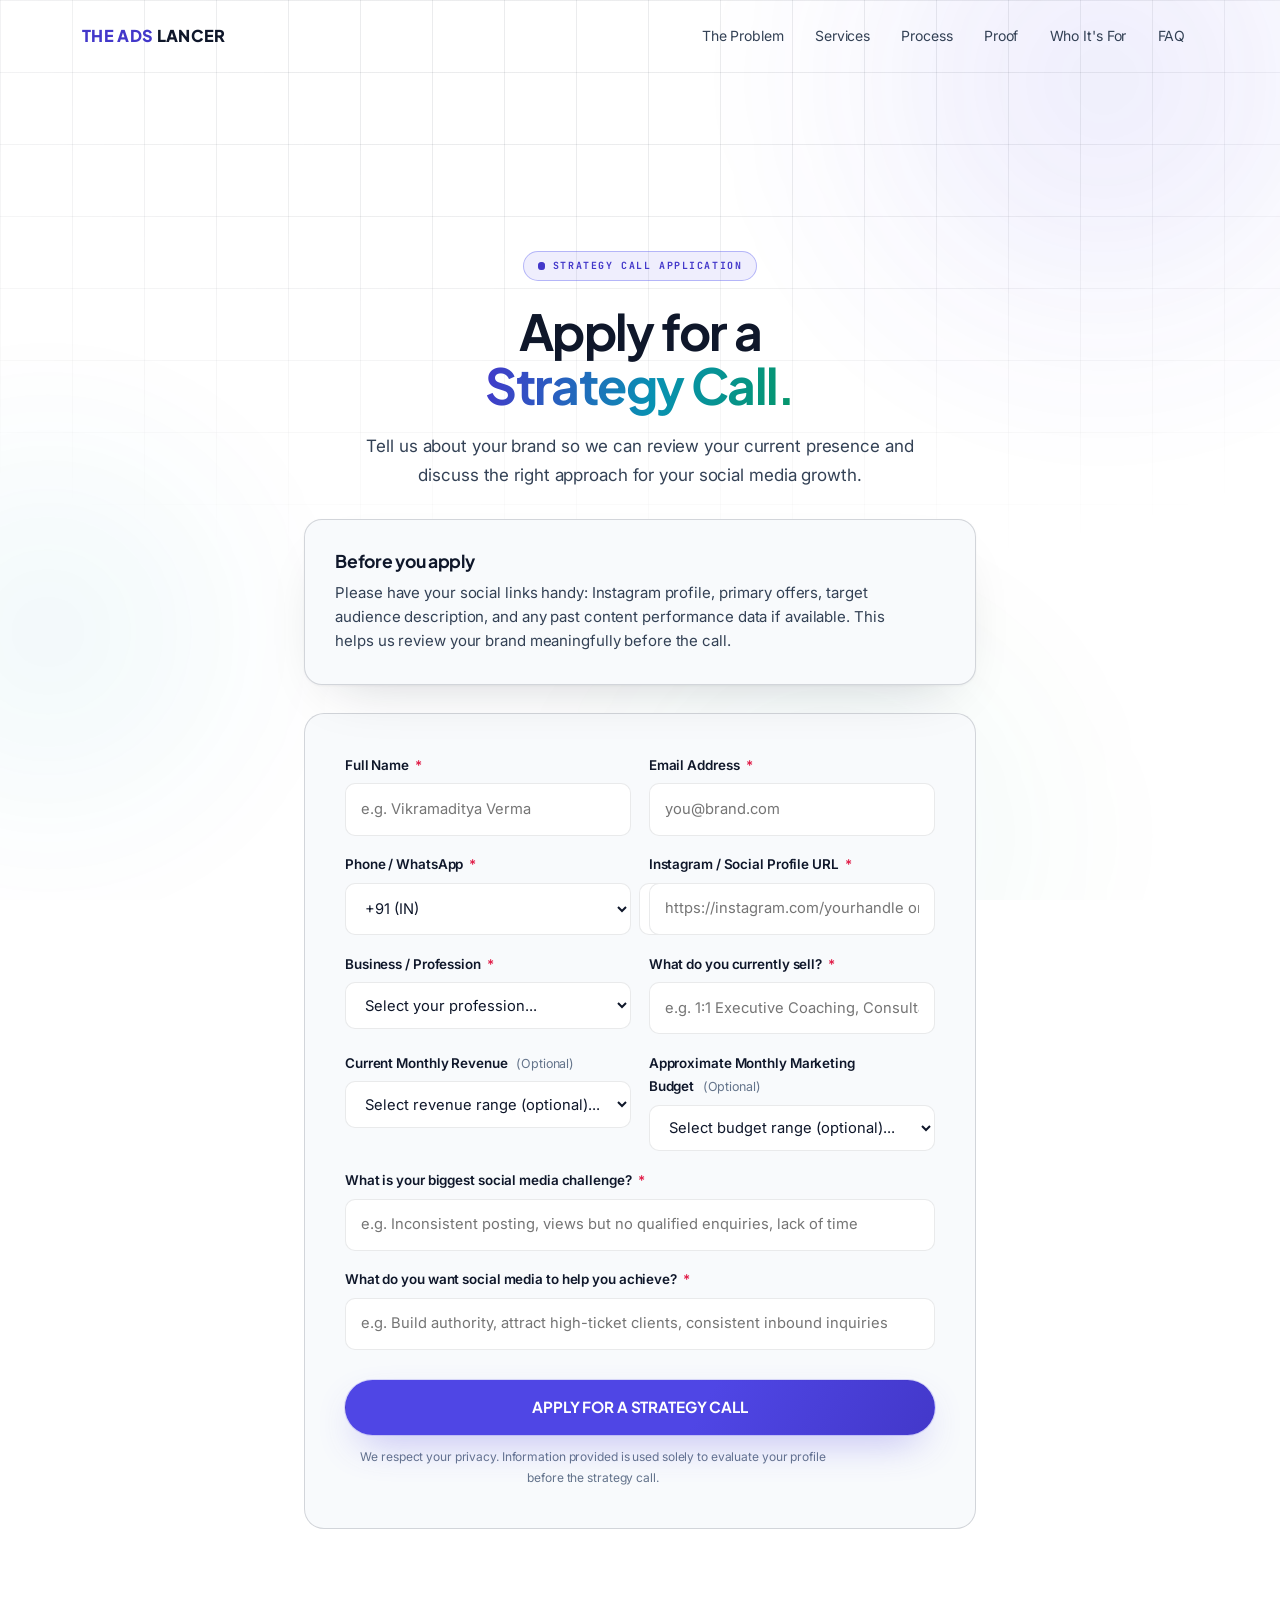
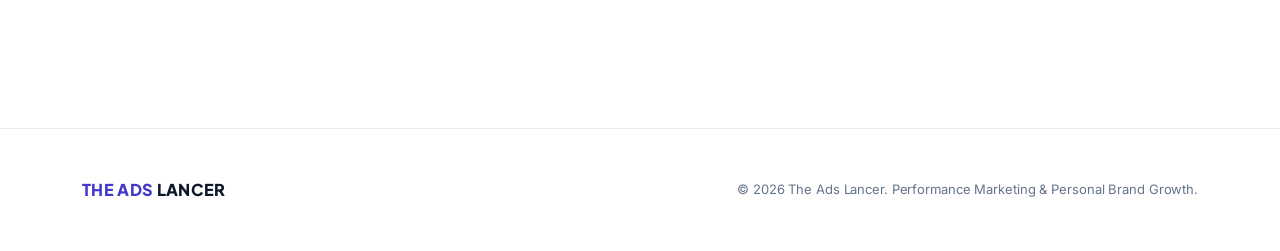
==== commit 08047811: "Update calendar.html, index.html, and site.js" ====
--- a/calendar.html
+++ b/calendar.html
@@ -3,10 +3,39 @@
   <head>
     <meta charset="utf-8" />
     <meta name="viewport" content="width=device-width, initial-scale=1" />
-    <title>The Ads Lancer — Book Your Social Media Strategy Call</title>
-    <meta name="description" content="Choose a time for a 30-45 minute Social Media Strategy Call to review your positioning and content system." />
+    <title>The Ads Lancer — Apply for a Strategy Call</title>
+    <meta name="description" content="Apply for a 30-45 minute Social Media Strategy Call. Tell us about your brand and we'll review your positioning and content system." />
     <link rel="icon" href="favicon.svg" type="image/svg+xml" />
     <link rel="stylesheet" href="site.css" />
+    <style>
+      /* ── Inline form styles (mirrors index.html modal form) ── */
+      .apply-form-wrap {
+        max-width: 42rem;
+        margin: 0 auto;
+      }
+      .form-card {
+        background: var(--bg-2, #ffffff);
+        border: 1px solid var(--line-strong, #e2e8f0);
+        border-radius: 20px;
+        padding: clamp(1.5rem, 4vw, 2.5rem);
+        margin-top: var(--space-4, 2rem);
+      }
+      .success-box {
+        text-align: center;
+        padding: 3rem 1rem;
+        display: none;
+      }
+      .success-icon {
+        width: 4rem;
+        height: 4rem;
+        margin: 0 auto 1.25rem;
+        border-radius: 999px;
+        background: rgba(5, 150, 105, 0.1);
+        color: var(--good, #059669);
+        display: grid;
+        place-items: center;
+      }
+    </style>
   </head>
   <body>
 
@@ -29,38 +58,143 @@
 
 <main style="padding-top: clamp(6rem, 10vw, 8rem); padding-bottom: clamp(3rem, 6vw, 5rem);">
   <section class="container">
-    <div class="reveal is-visible" style="max-width: 44rem; margin: 0 auto; text-align: center;">
-      <span class="pill tone-accent"><span class="dot"><i></i><i></i></span> Strategy Call Booking</span>
-      <h1 style="margin-top: 1.5rem; font-size: var(--fs-h2);">Let’s map out your<br><span class="gradient-text">Social Media Growth Engine.</span></h1>
-      
-      <p class="lead" style="margin: 1.5rem auto 0; color: var(--text);">
-        Choose a time for a 30-45 minute Strategy Session. We will review your current personal brand positioning, analyze content gaps, and blueprint an authority-building system tailored to your expertise.
-      </p>
-
-      <!-- Before the call checklist card -->
-      <div class="card card-pad" style="margin-top: var(--space-4); text-align: left; background: var(--bg-2); border-color: var(--line-strong);">
-        <h3 style="font-size: 1.15rem; color: var(--ink);">Before the call</h3>
-        <p style="margin-top: 0.5rem; font-size: var(--fs-sm); color: var(--text); line-height: 1.62;">
-          Please have your social links handy: Instagram profile, primary offers, target audience description, and any past content performance data if available.
+    <div class="apply-form-wrap">
+
+      <div class="reveal is-visible" style="text-align: center; max-width: 38rem; margin: 0 auto;">
+        <span class="pill tone-accent"><span class="dot"><i></i><i></i></span> Strategy Call Application</span>
+        <h1 style="margin-top: 1.5rem; font-size: var(--fs-h2);">Apply for a<br><span class="gradient-text">Strategy Call.</span></h1>
+        <p class="lead" style="margin: 1.25rem auto 0; color: var(--text);">
+          Tell us about your brand so we can review your current presence and discuss the right approach for your social media growth.
         </p>
       </div>
 
-      <!-- Mock Calendar Widget Placeholder -->
-      <div class="card card-pad" style="margin-top: var(--space-4); min-height: 24rem; display: flex; flex-direction: column; align-items: center; justify-content: center; border-style: dashed; border-color: var(--accent);">
-        <div style="text-align: center; max-width: 24rem;">
-          <svg width="48" height="48" viewBox="0 0 24 24" fill="none" stroke="var(--accent)" stroke-width="1.5" stroke-linecap="round" stroke-linejoin="round" style="margin-bottom: 1rem;"><rect x="3" y="4" width="18" height="18" rx="2" ry="2"></rect><line x1="16" y1="2" x2="16" y2="6"></line><line x1="8" y1="2" x2="8" y2="6"></line><line x1="3" y1="10" x2="21" y2="10"></line></svg>
-          <h3 style="font-size: 1.25rem;">Select Your Preferred Time</h3>
-          <p style="margin-top: 0.5rem; font-size: var(--fs-sm); color: var(--muted);">
-            Lock in a 1-on-1 strategy session directly on our calendar.
+      <!-- Before-call checklist -->
+      <div class="card card-pad reveal" style="margin-top: var(--space-4); text-align: left; background: var(--bg-2); border-color: var(--line-strong);">
+        <h3 style="font-size: 1.1rem; color: var(--ink);">Before you apply</h3>
+        <p style="margin-top: 0.5rem; font-size: var(--fs-sm); color: var(--text); line-height: 1.62;">
+          Please have your social links handy: Instagram profile, primary offers, target audience description, and any past content performance data if available. This helps us review your brand meaningfully before the call.
+        </p>
+      </div>
+
+      <!-- Application Form Card -->
+      <div class="form-card reveal" id="form-area">
+
+        <!-- Form itself -->
+        <form id="application-form" autocomplete="on" novalidate>
+
+          <!-- Field 1 & 2: Name & Email -->
+          <div class="field-grid-2">
+            <div class="form-field">
+              <label for="f-name">Full Name <span class="req">*</span></label>
+              <input type="text" id="f-name" name="name" required placeholder="e.g. Vikramaditya Verma" autocomplete="name" />
+            </div>
+            <div class="form-field">
+              <label for="f-email">Email Address <span class="req">*</span></label>
+              <input type="email" id="f-email" name="email" required placeholder="you@brand.com" autocomplete="email" />
+            </div>
+          </div>
+
+          <!-- Field 3 & 4: WhatsApp & Social Profile -->
+          <div class="field-grid-2">
+            <div class="form-field">
+              <label for="f-whatsapp">Phone / WhatsApp <span class="req">*</span></label>
+              <div class="tel-row">
+                <select class="tel-code" name="country_code" aria-label="Country Code">
+                  <option value="+91" selected>+91 (IN)</option>
+                  <option value="+1">+1 (US)</option>
+                  <option value="+44">+44 (UK)</option>
+                  <option value="+971">+971 (AE)</option>
+                  <option value="+61">+61 (AU)</option>
+                  <option value="+65">+65 (SG)</option>
+                  <option value="+1">+1 (CA)</option>
+                  <option value="+49">+49 (DE)</option>
+                </select>
+                <input type="tel" id="f-whatsapp" name="whatsapp" required placeholder="Phone / WhatsApp" style="flex:1;" />
+              </div>
+            </div>
+            <div class="form-field">
+              <label for="f-instagram">Instagram / Social Profile URL <span class="req">*</span></label>
+              <input type="text" id="f-instagram" name="instagram" required placeholder="https://instagram.com/yourhandle or @handle" />
+            </div>
+          </div>
+
+          <!-- Field 5 & 6: Profession & Selling -->
+          <div class="field-grid-2">
+            <div class="form-field">
+              <label for="f-profession">Business / Profession <span class="req">*</span></label>
+              <select id="f-profession" name="profession" required>
+                <option value="" disabled selected>Select your profession...</option>
+                <option value="Coach">Coach (Leadership, Business, Life, Career)</option>
+                <option value="Consultant">Consultant (Finance, Strategy, B2B)</option>
+                <option value="Astrologer / Spiritual Expert">Astrologer / Spiritual Expert / Occult</option>
+                <option value="Personal Brand / SME">Personal Brand / Subject-Matter Expert</option>
+                <option value="Other">Other Expert-Led Business</option>
+              </select>
+            </div>
+            <div class="form-field">
+              <label for="f-selling">What do you currently sell? <span class="req">*</span></label>
+              <input type="text" id="f-selling" name="selling" required placeholder="e.g. 1:1 Executive Coaching, Consultation Readings" />
+            </div>
+          </div>
+
+          <!-- Field 7 & 10: Revenue Range & Monthly Marketing Budget (Optional) -->
+          <div class="field-grid-2">
+            <div class="form-field">
+              <label for="f-revenue">Current Monthly Revenue <span class="opt">(Optional)</span></label>
+              <select id="f-revenue" name="revenue">
+                <option value="" selected>Select revenue range (optional)...</option>
+                <option value="Pre-revenue / Getting started">Pre-revenue / Getting started</option>
+                <option value="Under ₹1,00,000 / month">Under ₹1,00,000 / month</option>
+                <option value="₹1,00,000 – ₹3,00,000 / month">₹1,00,000 – ₹3,00,000 / month</option>
+                <option value="₹3,00,000 – ₹10,00,000 / month">₹3,00,000 – ₹10,00,000 / month</option>
+                <option value="₹10,00,000+ / month">₹10,00,000+ / month</option>
+              </select>
+            </div>
+            <div class="form-field">
+              <label for="f-budget">Approximate Monthly Marketing Budget <span class="opt">(Optional)</span></label>
+              <select id="f-budget" name="budget">
+                <option value="" selected>Select budget range (optional)...</option>
+                <option value="Under ₹25,000">Under ₹25,000</option>
+                <option value="₹25,000 – ₹50,000">₹25,000 – ₹50,000</option>
+                <option value="₹50,000 – ₹1,00,000">₹50,000 – ₹1,00,000</option>
+                <option value="₹1,00,000+">₹1,00,000+</option>
+                <option value="Flexible / Depends on ROI">Flexible / Depends on ROI</option>
+              </select>
+            </div>
+          </div>
+
+          <!-- Field 8: Biggest Social Media Challenge -->
+          <div class="form-field">
+            <label for="f-challenge">What is your biggest social media challenge? <span class="req">*</span></label>
+            <input type="text" id="f-challenge" name="challenge" required placeholder="e.g. Inconsistent posting, views but no qualified enquiries, lack of time" />
+          </div>
+
+          <!-- Field 9: Desired Business Outcome -->
+          <div class="form-field">
+            <label for="f-goal">What do you want social media to help you achieve? <span class="req">*</span></label>
+            <input type="text" id="f-goal" name="goal" required placeholder="e.g. Build authority, attract high-ticket clients, consistent inbound inquiries" />
+          </div>
+
+          <button type="submit" id="cal-submit-btn" class="btn btn-accent btn-lg" style="width:100%;margin-top:0.75rem">APPLY FOR A STRATEGY CALL</button>
+          <p style="margin-top:0.75rem;font-size:0.75rem;color:var(--muted);text-align:center">
+            We respect your privacy. Information provided is used solely to evaluate your profile before the strategy call.
           </p>
-          <div style="margin-top: 1.5rem;">
-            <a href="https://calendly.com" target="_blank" rel="noopener" class="btn btn-accent btn-lg" style="display: inline-flex; justify-content: center; align-items: center;">
-              OPEN CALENDAR SCHEDULER
-            </a>
-          </div>
+        </form>
+
+        <!-- Success state -->
+        <div class="success-box" id="cal-success">
+          <div class="success-icon">
+            <svg width="28" height="28" viewBox="0 0 24 24" fill="none" stroke="currentColor" stroke-width="2.5"><polyline points="20 6 9 17 4 12"/></svg>
+          </div>
+          <h3 style="font-size:1.4rem;color:var(--ink)">Application Received</h3>
+          <p style="margin:0.85rem auto 0;font-size:0.98rem;line-height:1.6;color:var(--text);max-width:26rem">
+            Thanks — your application has been received. We'll review your brand and contact you regarding the strategy call.
+          </p>
+          <a href="index.html" class="btn btn-ghost btn-md" style="margin-top:1.5rem;display:inline-flex">Back to Home</a>
         </div>
-      </div>
-    </div>
+
+      </div><!-- /form-card -->
+    </div><!-- /apply-form-wrap -->
   </section>
 </main>
 
@@ -71,5 +205,86 @@
   </div>
 </footer>
 
+<script src="site.js" defer></script>
+<script>
+/* ── calendar.html: inline form submission (same Google Sheets webhook as index.html) ── */
+(function () {
+  'use strict';
+
+  var SHEET_URL = 'https://script.google.com/macros/s/AKfycbyE7kPHDTgvXQLxcPKYp5fFzES9j8ku0T9lWd53Gf-ihYz2G4GBrWdcG5xPwaTsMSsppw/exec';
+  var SECRET    = 'tal-2026-krsna110';
+
+  /* UTM retrieval from sessionStorage (populated by site.js) */
+  function getUtm(key) {
+    try { return sessionStorage.getItem('tal_' + key) || ''; } catch (e) { return ''; }
+  }
+
+  var form      = document.getElementById('application-form');
+  var submitBtn = document.getElementById('cal-submit-btn');
+  var successEl = document.getElementById('cal-success');
+
+  if (!form) return;
+
+  form.addEventListener('submit', function (e) {
+    e.preventDefault();
+
+    /* Basic HTML5 validation */
+    if (!form.checkValidity()) {
+      form.reportValidity();
+      return;
+    }
+
+    submitBtn.disabled = true;
+    submitBtn.textContent = 'Submitting application\u2026';
+
+    var countryCode = form.elements['country_code'] ? form.elements['country_code'].value : '+91';
+    var rawPhone    = form.elements['whatsapp']      ? form.elements['whatsapp'].value.trim() : '';
+
+    var payload = {
+      secret:       SECRET,
+      name:         form.elements['name']       ? form.elements['name'].value.trim()       : '',
+      email:        form.elements['email']      ? form.elements['email'].value.trim()      : '',
+      whatsapp:     countryCode + ' ' + rawPhone,
+      instagram:    form.elements['instagram']  ? form.elements['instagram'].value.trim()  : '',
+      profession:   form.elements['profession'] ? form.elements['profession'].value        : '',
+      selling:      form.elements['selling']    ? form.elements['selling'].value.trim()    : '',
+      revenue:      form.elements['revenue']    ? form.elements['revenue'].value           : '',
+      challenge:    form.elements['challenge']  ? form.elements['challenge'].value.trim()  : '',
+      goal:         form.elements['goal']       ? form.elements['goal'].value.trim()       : '',
+      budget:       form.elements['budget']     ? form.elements['budget'].value            : '',
+      utm_source:   getUtm('utm_source'),
+      utm_medium:   getUtm('utm_medium'),
+      utm_campaign: getUtm('utm_campaign'),
+      utm_term:     getUtm('utm_term'),
+      utm_content:  getUtm('utm_content'),
+      source:       'The Ads Lancer SMM Landing Page - calendar.html',
+      submittedAt:  new Date().toISOString()
+    };
+
+    var showSuccess = function () {
+      form.reset();
+      submitBtn.disabled = false;
+      submitBtn.textContent = 'APPLY FOR A STRATEGY CALL';
+      form.style.display      = 'none';
+      successEl.style.display = 'block';
+    };
+
+    /* Optimistic 2.2 s timeout fallback — same pattern as index.html */
+    var didRespond = false;
+    var timeoutId  = setTimeout(function () {
+      if (!didRespond) { didRespond = true; showSuccess(); }
+    }, 2200);
+
+    fetch(SHEET_URL, {
+      method:  'POST',
+      headers: { 'Content-Type': 'text/plain;charset=utf-8' },
+      body:    JSON.stringify(payload)
+    })
+      .then(function ()  { if (!didRespond) { didRespond = true; clearTimeout(timeoutId); showSuccess(); } })
+      .catch(function () { if (!didRespond) { didRespond = true; clearTimeout(timeoutId); showSuccess(); } });
+  });
+})();
+</script>
+
   </body>
 </html>
--- a/site.css
+++ b/site.css
@@ -694,4 +694,475 @@
   }
 }
 
-
+/* ── Section 03 & 06: Mechanism & Workflow Chains ── */
+.mechanism-bar {
+  display: flex;
+  flex-wrap: wrap;
+  align-items: center;
+  justify-content: center;
+  gap: 0.6rem;
+  margin: 2rem auto 0;
+  padding: 1rem 1.25rem;
+  background: var(--bg-2);
+  border: 1px solid var(--line);
+  border-radius: 999px;
+  max-width: 56rem;
+}
+.mech-step {
+  font-family: var(--font-display);
+  font-size: 0.85rem;
+  font-weight: 700;
+  color: var(--ink);
+  display: inline-flex;
+  align-items: center;
+  gap: 0.35rem;
+}
+.mech-step.highlight {
+  color: var(--accent-bright);
+}
+.mech-arrow {
+  color: var(--muted);
+  font-size: 0.95rem;
+  opacity: 0.7;
+}
+@media (max-width: 700px) {
+  .mechanism-bar {
+    border-radius: var(--radius);
+    justify-content: flex-start;
+  }
+}
+
+/* ── Section 04: What We Manage (10 System Blocks) ── */
+.manage-grid {
+  display: grid;
+  grid-template-columns: 1fr;
+  gap: 1.25rem;
+  margin-top: var(--space-5);
+}
+@media (min-width: 640px) {
+  .manage-grid { grid-template-columns: repeat(2, 1fr); }
+}
+@media (min-width: 1024px) {
+  .manage-grid { grid-template-columns: repeat(5, 1fr); }
+  .manage-card { min-height: 100%; }
+}
+.manage-card {
+  background: #ffffff;
+  border: 1px solid var(--line);
+  border-radius: 16px;
+  padding: 1.35rem 1.25rem;
+  display: flex;
+  flex-direction: column;
+  transition: transform 0.2s ease, box-shadow 0.2s ease, border-color 0.2s ease;
+}
+.manage-card:hover {
+  transform: translateY(-3px);
+  border-color: rgba(79, 70, 229, 0.35);
+  box-shadow: 0 12px 28px -8px rgba(15, 23, 42, 0.08);
+}
+.manage-num {
+  font-family: var(--font-mono);
+  font-size: 0.78rem;
+  font-weight: 700;
+  color: var(--accent-bright);
+  background: var(--accent-soft);
+  display: inline-flex;
+  width: fit-content;
+  padding: 0.2rem 0.55rem;
+  border-radius: 6px;
+  margin-bottom: 0.85rem;
+}
+.manage-title {
+  font-family: var(--font-display);
+  font-size: 1.02rem;
+  font-weight: 700;
+  color: var(--ink);
+  line-height: 1.3;
+  margin-bottom: 0.55rem;
+}
+.manage-desc {
+  font-size: 0.88rem;
+  line-height: 1.55;
+  color: var(--text);
+  margin-top: auto;
+}
+
+/* ── Section 07: Content Mix (6 Pillars) ── */
+.mix-grid {
+  display: grid;
+  grid-template-columns: 1fr;
+  gap: 1.25rem;
+  margin-top: var(--space-5);
+}
+@media (min-width: 600px) { .mix-grid { grid-template-columns: repeat(2, 1fr); } }
+@media (min-width: 960px) { .mix-grid { grid-template-columns: repeat(3, 1fr); } }
+.mix-card {
+  background: #ffffff;
+  border: 1px solid var(--line);
+  border-radius: 16px;
+  padding: 1.6rem 1.4rem;
+  transition: transform 0.2s ease, box-shadow 0.2s ease;
+}
+.mix-card:hover {
+  transform: translateY(-3px);
+  box-shadow: 0 12px 28px -10px rgba(79, 70, 229, 0.12);
+}
+.mix-badge {
+  display: inline-flex;
+  align-items: center;
+  gap: 0.4rem;
+  font-family: var(--font-mono);
+  font-size: 0.75rem;
+  font-weight: 700;
+  text-transform: uppercase;
+  letter-spacing: 0.04em;
+  padding: 0.25rem 0.65rem;
+  border-radius: 999px;
+  margin-bottom: 0.9rem;
+}
+
+/* ── Section 08: Differentiation Table ── */
+.diff-wrap {
+  overflow-x: auto;
+  margin-top: var(--space-5);
+  border-radius: var(--radius);
+  border: 1px solid var(--line);
+  background: #ffffff;
+  box-shadow: 0 10px 30px -10px rgba(15, 23, 42, 0.05);
+}
+.diff-table {
+  width: 100%;
+  border-collapse: collapse;
+  min-width: 640px;
+}
+.diff-table th {
+  padding: 1.2rem 1.5rem;
+  font-family: var(--font-display);
+  font-size: 1.05rem;
+  font-weight: 800;
+  text-align: left;
+  border-bottom: 2px solid var(--line);
+}
+.diff-table th.typical-head {
+  background: #f8fafc;
+  color: var(--muted);
+  width: 48%;
+}
+.diff-table th.tal-head {
+  background: linear-gradient(135deg, rgba(79, 70, 229, 0.08), rgba(8, 145, 178, 0.08));
+  color: var(--accent-bright);
+  border-left: 1px solid rgba(79, 70, 229, 0.15);
+  width: 52%;
+}
+.diff-table td {
+  padding: 1.1rem 1.5rem;
+  font-size: 0.95rem;
+  line-height: 1.5;
+  border-bottom: 1px solid var(--line);
+}
+.diff-table tr:last-child td { border-bottom: none; }
+.diff-table td.typical-cell {
+  background: #ffffff;
+  color: var(--muted);
+}
+.diff-table td.tal-cell {
+  background: rgba(79, 70, 229, 0.02);
+  color: var(--ink);
+  font-weight: 600;
+  border-left: 1px solid rgba(79, 70, 229, 0.12);
+}
+.diff-icon-bad {
+  color: #94a3b8;
+  margin-right: 0.5rem;
+  font-weight: 700;
+}
+.diff-icon-good {
+  color: var(--good);
+  margin-right: 0.5rem;
+  font-weight: 800;
+}
+
+/* ── Section 09: Pre-Sales Trust Pillars ── */
+.pillars-grid {
+  display: grid;
+  grid-template-columns: 1fr;
+  gap: 1.5rem;
+  margin-top: var(--space-5);
+}
+@media (min-width: 768px) {
+  .pillars-grid { grid-template-columns: repeat(3, 1fr); }
+}
+.pillar-card {
+  background: linear-gradient(145deg, #ffffff, #f8fafc);
+  border: 1px solid var(--line);
+  border-radius: var(--radius);
+  padding: 2rem 1.6rem;
+  box-shadow: 0 4px 16px rgba(15, 23, 42, 0.03);
+  position: relative;
+  overflow: hidden;
+}
+.pillar-card::before {
+  content: '';
+  position: absolute;
+  top: 0; left: 0; right: 0; height: 3px;
+  background: linear-gradient(90deg, var(--accent), var(--cyan));
+}
+.pillar-badge {
+  font-family: var(--font-display);
+  font-size: 1.25rem;
+  font-weight: 800;
+  color: var(--ink);
+  margin-bottom: 0.6rem;
+}
+
+/* ── Section 10: Case Studies ── */
+.cases-grid {
+  display: grid;
+  grid-template-columns: 1fr;
+  gap: 1.75rem;
+  margin-top: var(--space-5);
+}
+@media (min-width: 900px) {
+  .cases-grid { grid-template-columns: repeat(3, 1fr); }
+}
+.case-card {
+  background: #ffffff;
+  border: 1px solid var(--line);
+  border-radius: 20px;
+  padding: 1.8rem 1.6rem;
+  box-shadow: 0 6px 20px rgba(15, 23, 42, 0.04);
+  display: flex;
+  flex-direction: column;
+  position: relative;
+  transition: transform 0.25s ease, box-shadow 0.25s ease;
+}
+.case-card:hover {
+  transform: translateY(-4px);
+  box-shadow: 0 16px 36px -10px rgba(79, 70, 229, 0.15);
+}
+.case-metric {
+  font-family: var(--font-display);
+  font-size: 1.75rem;
+  font-weight: 800;
+  color: var(--accent-bright);
+  line-height: 1.15;
+  margin-top: 0.5rem;
+}
+.case-niche {
+  font-size: 0.85rem;
+  font-weight: 600;
+  color: var(--cyan);
+  margin-top: 0.25rem;
+  margin-bottom: 1.25rem;
+}
+.case-block {
+  font-size: 0.88rem;
+  line-height: 1.6;
+  color: var(--text);
+  margin-bottom: 0.8rem;
+}
+.case-block strong {
+  color: var(--ink);
+  font-family: var(--font-mono);
+  font-size: 0.78rem;
+  text-transform: uppercase;
+  letter-spacing: 0.04em;
+  display: block;
+  margin-bottom: 0.15rem;
+}
+.case-outcome {
+  margin-top: auto;
+  padding: 0.9rem;
+  background: rgba(5, 150, 105, 0.06);
+  border: 1px solid rgba(5, 150, 105, 0.2);
+  border-radius: 12px;
+  font-size: 0.86rem;
+  line-height: 1.55;
+  color: #065f46;
+}
+.case-outcome strong {
+  display: block;
+  font-family: var(--font-display);
+  font-size: 0.8rem;
+  text-transform: uppercase;
+  letter-spacing: 0.05em;
+  color: var(--good);
+  margin-bottom: 0.2rem;
+}
+
+/* ── Section 11: Testimonials ── */
+.testimonials-grid {
+  display: grid;
+  grid-template-columns: 1fr;
+  gap: 1.75rem;
+  margin-top: var(--space-5);
+}
+@media (min-width: 768px) {
+  .testimonials-grid { grid-template-columns: repeat(2, 1fr); }
+}
+.testimonial-card {
+  background: linear-gradient(135deg, rgba(255, 255, 255, 0.98), rgba(248, 250, 252, 0.92));
+  border: 1px solid var(--line);
+  border-radius: 20px;
+  padding: 2.2rem 1.8rem;
+  box-shadow: 0 10px 30px -10px rgba(15, 23, 42, 0.05);
+  display: flex;
+  flex-direction: column;
+}
+.quote-icon {
+  color: rgba(79, 70, 229, 0.25);
+  margin-bottom: 0.75rem;
+}
+.testimonial-text {
+  font-size: 1.02rem;
+  line-height: 1.7;
+  color: var(--ink);
+  font-style: italic;
+  margin-bottom: 1.5rem;
+}
+.client-info {
+  margin-top: auto;
+  display: flex;
+  align-items: center;
+  gap: 0.9rem;
+  border-top: 1px solid var(--line);
+  padding-top: 1.1rem;
+}
+.client-avatar {
+  width: 2.8rem;
+  height: 2.8rem;
+  border-radius: 999px;
+  background: linear-gradient(135deg, var(--accent), var(--cyan));
+  color: #ffffff;
+  font-family: var(--font-display);
+  font-weight: 800;
+  display: grid;
+  place-items: center;
+  font-size: 0.95rem;
+}
+.client-name {
+  font-family: var(--font-display);
+  font-weight: 700;
+  color: var(--ink);
+  font-size: 0.95rem;
+}
+.client-title {
+  font-size: 0.82rem;
+  color: var(--muted);
+}
+
+/* ── Section 15: Application Steps ── */
+.app-steps-grid {
+  display: grid;
+  grid-template-columns: 1fr;
+  gap: 1.25rem;
+  margin-top: var(--space-5);
+}
+@media (min-width: 768px) {
+  .app-steps-grid { grid-template-columns: repeat(5, 1fr); }
+}
+.app-step-card {
+  background: #ffffff;
+  border: 1px solid var(--line);
+  border-radius: 16px;
+  padding: 1.4rem 1.2rem;
+  display: flex;
+  flex-direction: column;
+  position: relative;
+}
+.app-step-num {
+  font-family: var(--font-mono);
+  font-size: 0.8rem;
+  font-weight: 800;
+  color: var(--accent-bright);
+  background: var(--accent-soft);
+  padding: 0.2rem 0.55rem;
+  border-radius: 6px;
+  display: inline-flex;
+  width: fit-content;
+  margin-bottom: 0.8rem;
+}
+.app-step-title {
+  font-family: var(--font-display);
+  font-size: 0.95rem;
+  font-weight: 800;
+  color: var(--ink);
+  margin-bottom: 0.45rem;
+}
+.app-step-desc {
+  font-size: 0.84rem;
+  line-height: 1.5;
+  color: var(--text);
+}
+
+/* ── Enhanced Application Form Styling ── */
+.app-form-wrap {
+  background: #ffffff;
+  border: 1px solid var(--line);
+  border-radius: 20px;
+  padding: clamp(1.5rem, 3.5vw, 2.5rem);
+  box-shadow: 0 16px 40px -15px rgba(79, 70, 229, 0.08);
+}
+.field-grid-2 {
+  display: grid;
+  grid-template-columns: 1fr;
+  gap: 1.1rem;
+}
+@media (min-width: 640px) {
+  .field-grid-2 { grid-template-columns: 1fr 1fr; }
+}
+.form-field {
+  margin-bottom: 1.1rem;
+}
+.form-field label {
+  display: block;
+  font-size: 0.84rem;
+  font-weight: 600;
+  color: var(--ink);
+  margin-bottom: 0.4rem;
+}
+.form-field label .req {
+  color: var(--leak);
+  margin-left: 0.2rem;
+}
+.form-field label .opt {
+  color: var(--muted);
+  font-weight: 400;
+  font-size: 0.78rem;
+  margin-left: 0.35rem;
+}
+.form-field input,
+.form-field select,
+.form-field textarea {
+  width: 100%;
+  padding: 0.78rem 0.95rem;
+  border: 1px solid var(--line);
+  border-radius: 10px;
+  background: #ffffff;
+  font-size: 0.92rem;
+  color: var(--ink);
+  transition: border-color 0.2s ease, box-shadow 0.2s ease;
+  font-family: var(--font-sans);
+}
+.form-field input:focus,
+.form-field select:focus,
+.form-field textarea:focus {
+  outline: none;
+  border-color: var(--accent);
+  box-shadow: 0 0 0 3px rgba(79, 70, 229, 0.15);
+}
+.form-field textarea {
+  resize: vertical;
+  min-height: 80px;
+}
+.tel-row {
+  display: flex;
+  gap: 0.5rem;
+}
+.tel-code {
+  width: 7.2rem;
+  flex-shrink: 0;
+}
+
+
+
